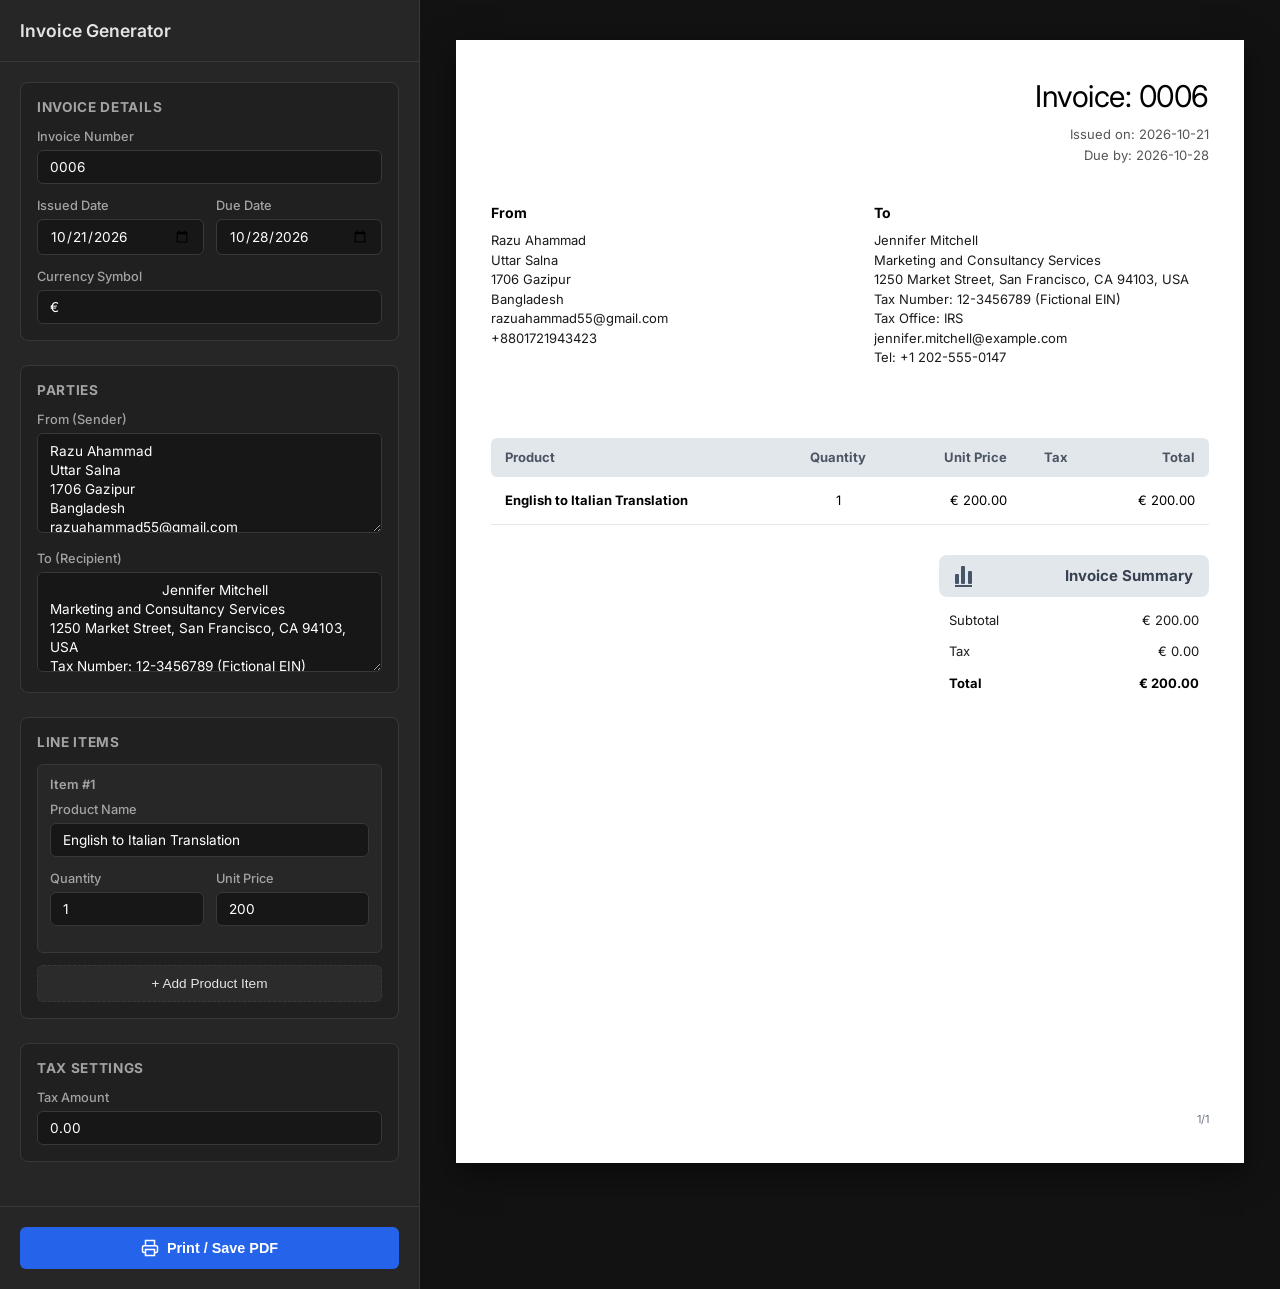
==== invoice/index.html @ c3cd5c19 "Update recipient information in invoice template" ====
<!DOCTYPE html>
<html lang="en">
<head>
    <meta charset="UTF-8">
    <meta name="viewport" content="width=device-width, initial-scale=1.0">
    <title>Invoice Generator Plugin</title>
    <!-- Google Fonts -->
    <link rel="preconnect" href="https://fonts.googleapis.com">
    <link rel="preconnect" href="https://fonts.gstatic.com" crossorigin>
    <link href="https://fonts.googleapis.com/css2?family=Inter:wght@400;500;600;700;800&display=swap" rel="stylesheet">
    <style>
        :root {
            --bg-color: #1a1a1a;
            --panel-bg: #262626;
            --border-color: #383838;
            --text-color: #e5e5e5;
            --text-muted: #a3a3a3;
            --accent-color: #2563eb;
            --accent-hover: #1d4ed8;
            --danger-color: #ef4444;
            --invoice-bg: #ffffff;
            --invoice-text: #000000;
            --table-header-bg: #e2e7ec;
            --summary-header-bg: #e2e7ec;
            --border-light: #e5e7eb;
        }

        * {
            box-sizing: border-box;
            margin: 0;
            padding: 0;
        }

        body {
            font-family: 'Inter', system-ui, -apple-system, sans-serif;
            background-color: var(--bg-color);
            color: var(--text-color);
            min-height: 100vh;
            display: flex;
            flex-direction: column;
        }

        /* App Layout */
        .app-container {
            display: flex;
            flex: 1;
            height: 100vh;
            overflow: hidden;
        }

        /* Sidebar Form Controls */
        .sidebar {
            width: 420px;
            background-color: var(--panel-bg);
            border-right: 1px solid var(--border-color);
            display: flex;
            flex-direction: column;
            height: 100%;
            z-index: 10;
        }

        .sidebar-header {
            padding: 20px;
            border-bottom: 1px solid var(--border-color);
        }

        .sidebar-header h2 {
            font-size: 1.1rem;
            font-weight: 600;
        }

        .sidebar-content {
            padding: 20px;
            overflow-y: auto;
            flex: 1;
        }

        .form-section {
            margin-bottom: 24px;
            background: rgba(0,0,0,0.15);
            padding: 16px;
            border-radius: 8px;
            border: 1px solid var(--border-color);
        }

        .form-section h3 {
            font-size: 0.85rem;
            text-transform: uppercase;
            letter-spacing: 0.05em;
            color: var(--text-muted);
            margin-bottom: 14px;
        }

        .form-group {
            margin-bottom: 14px;
        }

        .form-group:last-child {
            margin-bottom: 0;
        }

        .form-row {
            display: flex;
            gap: 12px;
        }

        .form-row .form-group {
            flex: 1;
        }

        label {
            display: block;
            font-size: 0.8rem;
            font-weight: 500;
            margin-bottom: 6px;
            color: var(--text-muted);
        }

        input[type="text"],
        input[type="date"],
        input[type="number"],
        textarea {
            width: 100%;
            padding: 8px 12px;
            background-color: #171717;
            border: 1px solid var(--border-color);
            border-radius: 6px;
            color: #ffffff;
            font-size: 0.85rem;
            font-family: inherit;
        }

        input:focus, textarea:focus {
            outline: none;
            border-color: var(--accent-color);
        }

        textarea {
            resize: vertical;
            min-height: 100px;
            line-height: 1.4;
        }

        /* Item Repeater Styles */
        .repeater-item {
            background-color: rgba(255, 255, 255, 0.03);
            border: 1px solid var(--border-color);
            border-radius: 6px;
            padding: 12px;
            margin-bottom: 12px;
        }

        .repeater-item-header {
            display: flex;
            justify-content: space-between;
            align-items: center;
            margin-bottom: 10px;
        }

        .btn-remove {
            background: none;
            border: none;
            color: var(--danger-color);
            cursor: pointer;
            font-size: 0.8rem;
            padding: 2px 6px;
            border-radius: 4px;
        }

        .btn-remove:hover {
            background-color: rgba(239, 68, 68, 0.1);
        }

        .btn-secondary {
            width: 100%;
            padding: 10px;
            background-color: rgba(255, 255, 255, 0.05);
            border: 1px dashed var(--border-color);
            border-radius: 6px;
            color: var(--text-color);
            font-size: 0.85rem;
            font-weight: 500;
            cursor: pointer;
        }

        .btn-secondary:hover {
            background-color: rgba(255, 255, 255, 0.1);
        }

        .btn-primary {
            width: 100%;
            padding: 12px;
            background-color: var(--accent-color);
            border: none;
            border-radius: 6px;
            color: #ffffff;
            font-size: 0.9rem;
            font-weight: 600;
            cursor: pointer;
            display: flex;
            align-items: center;
            justify-content: center;
            gap: 8px;
        }

        .btn-primary:hover {
            background-color: var(--accent-hover);
        }

        .sidebar-footer {
            padding: 20px;
            border-top: 1px solid var(--border-color);
            background-color: var(--panel-bg);
        }

        /* Preview Area */
        .preview-area {
            flex: 1;
            background-color: #121212;
            overflow-y: auto;
            padding: 40px 20px;
            display: flex;
            justify-content: center;
            align-items: flex-start;
        }

        /* PDF Document Layout */
        .pdf-page {
            width: 96%;
            max-width: 210mm;
            min-height: 297mm;
            height: 297mm;
            background-color: var(--invoice-bg);
            color: var(--invoice-text);
            box-shadow: 0 10px 30px rgba(0, 0, 0, 0.5);
            padding: 35px 35px;
            box-sizing: border-box;
            display: flex;
            flex-direction: column;
            justify-content: space-between;
            font-size: 13px;
            line-height: 1.45;
        }

        .pdf-header {
            display: flex;
            justify-content: flex-end;
            align-items: flex-start;
        }

        .invoice-title-block {
            text-align: right;
        }

        .invoice-title {
            font-size: 30px;
            font-weight: 400;
            color: #000000;
            margin-bottom: 6px;
            letter-spacing: -0.5px;
        }

        .invoice-meta {
            font-size: 13px;
            color: #555555;
        }

        .invoice-meta div {
            margin-bottom: 3px;
        }

        /* Parties Grid (From / To) */
        .parties-grid {
            display: grid;
            grid-template-columns: 1fr 1fr;
            gap: 48px;
            margin-top: 35px;
            margin-bottom: 40px;
        }

        .party-block h4 {
            font-size: 14px;
            font-weight: 700;
            margin-bottom: 8px;
            color: #000000;
        }

        .party-content {
            white-space: pre-line;
            color: #1a1a1a;
            font-size: 13px;
            line-height: 1.5;
        }

        /* Products Table */
        .products-table {
            width: 100%;
            border-collapse: separate;
            border-spacing: 0;
            margin-bottom: 30px;
            padding-top: 30px;
        }

        .products-table th {
            background-color: var(--table-header-bg);
            color: #4b5563;
            font-weight: 700;
            text-align: left;
            padding: 10px 14px;
            font-size: 13px;
        }

        .products-table th:first-child {
            border-top-left-radius: 6px;
            border-bottom-left-radius: 6px;
        }

        .products-table th:last-child {
            border-top-right-radius: 6px;
            border-bottom-right-radius: 6px;
        }

        .products-table th.text-center, .products-table td.text-center {
            text-align: center;
        }

        .products-table th.text-right, .products-table td.text-right {
            text-align: right;
        }

        .products-table td {
            padding: 14px;
            border-bottom: 1px solid var(--border-light);
            font-size: 13px;
            color: #000000;
        }

        .products-table td.product-title {
            font-weight: 700;
        }

        /* Summary Container */
        .summary-container {
            display: flex;
            justify-content: flex-end;
            margin-top: 20px;
        }

        .summary-box {
            width: 270px;
        }

        .summary-header {
            background-color: var(--summary-header-bg);
            border-radius: 8px;
            padding: 10px 16px;
            display: flex;
            align-items: center;
            justify-content: space-between;
            gap: 12px;
            font-weight: 700;
            font-size: 15px;
            color: #374151;
        }

        .summary-header-icon {
            display: flex;
            align-items: flex-end;
            gap: 2.5px;
            height: 22px;
            border-bottom: 2.5px solid #475569;
            padding-bottom: 1px;
        }

        .summary-header-icon .bar {
            background-color: #475569;
            width: 4px;
            border-radius: 1px;
        }

        .summary-header-icon .bar-1 { height: 10px; }
        .summary-header-icon .bar-2 { height: 18px; }
        .summary-header-icon .bar-3 { height: 13px; }

        .summary-header-text {
            flex: 1;
            text-align: right;
            font-size: 15px;
            font-weight: 700;
            color: #374151;
        }

        .summary-table {
            width: 100%;
            border-collapse: collapse;
            margin-top: 8px;
        }

        .summary-table td {
            padding: 6px 10px;
            font-size: 13px;
            color: #1a1a1a;
        }

        #viewSubtotal, #viewTax, #viewTotal {
            text-align: right;
        }

        .summary-table tr.total-row td {
            font-weight: 700;
            color: #000000;
            padding-top: 8px;
        }

        /* Footer Pagination */
        .pdf-footer {
            margin-top: auto;
            text-align: right;
            font-size: 11px;
            color: #6b7280;
            padding-top: 20px;
        }

        /* Print Override Rules to strip header/footer titles, URLs & dates */
        @page {
            size: A4 portrait;
            margin: 0 !important;
        }

        @media print {
            html, body {
                width: 210mm;
                height: 297mm;
                background: #ffffff !important;
                margin: 0 !important;
                padding: 0 !important;
                overflow: hidden !important;
            }
            .sidebar {
                display: none !important;
            }
            .preview-area {
                padding: 0 !important;
                margin: 0 !important;
                background: none !important;
                overflow: visible !important;
                width: 100% !important;
                height: 100% !important;
            }
            .pdf-page {
                width: 210mm !important;
                height: 297mm !important;
                max-width: none !important;
                box-shadow: none !important;
                padding: 12mm 15mm !important;
                margin: 0 !important;
                page-break-after: avoid !important;
                page-break-inside: avoid !important;
            }
        }
    </style>
</head>
<body>

    <div class="app-container">
        <!-- Sidebar Controls -->
        <div class="sidebar">
            <div class="sidebar-header">
                <h2>Invoice Generator</h2>
            </div>

            <div class="sidebar-content">
                <!-- Meta Info -->
                <div class="form-section">
                    <h3>Invoice Details</h3>
                    <div class="form-group">
                        <label>Invoice Number</label>
                        <input type="text" id="inputNumber" value="0006">
                    </div>
                    <div class="form-row">
                        <div class="form-group">
                            <label>Issued Date</label>
                            <input type="date" id="inputIssued" value="2026-10-21">
                        </div>
                        <div class="form-group">
                            <label>Due Date</label>
                            <input type="date" id="inputDue" value="2026-10-28">
                        </div>
                    </div>
                    <div class="form-group">
                        <label>Currency Symbol</label>
                        <input type="text" id="inputCurrency" value="€">
                    </div>
                </div>

                <!-- From & To Addresses -->
                <div class="form-section">
                    <h3>Parties</h3>
                    <div class="form-group">
                        <label>From (Sender)</label>
                        <textarea id="inputFrom">Razu Ahammad
Uttar Salna
1706 Gazipur
Bangladesh
razuahammad55@gmail.com
+8801721943423</textarea>
                    </div>
                    <div class="form-group">
                        <label>To (Recipient)</label>
                        <textarea id="inputTo">
                            Jennifer Mitchell
Marketing and Consultancy Services
1250 Market Street, San Francisco, CA 94103, USA
Tax Number: 12-3456789 (Fictional EIN)
Tax Office: IRS
jennifer.mitchell@example.com
Tel: +1 202-555-0147
                        </textarea>
                    </div>
                </div>

                <!-- Products Repeater -->
                <div class="form-section">
                    <h3>Line Items</h3>
                    <div id="itemsContainer"></div>
                    <button type="button" class="btn-secondary" id="btnAddItem">+ Add Product Item</button>
                </div>

                <!-- Tax Setting -->
                <div class="form-section">
                    <h3>Tax Settings</h3>
                    <div class="form-group">
                        <label>Tax Amount</label>
                        <input type="number" id="inputTax" value="0.00" step="0.01">
                    </div>
                </div>
            </div>

            <div class="sidebar-footer">
                <button class="btn-primary" onclick="window.print()">
                    <svg width="18" height="18" viewBox="0 0 24 24" fill="none" stroke="currentColor" stroke-width="2">
                        <polyline points="6 9 6 2 18 2 18 9"></polyline>
                        <path d="M6 18H4a2 2 0 0 1-2-2v-5a2 2 0 0 1 2-2h16a2 2 0 0 1 2 2v5a2 2 0 0 1-2 2h-2"></path>
                        <rect x="6" y="14" width="12" height="8"></rect>
                    </svg>
                    Print / Save PDF
                </button>
            </div>
        </div>

        <!-- Live Preview Area -->
        <div class="preview-area">
            <div class="pdf-page" id="pdfPage">
                <div>
                    <!-- Document Top Header -->
                    <div class="pdf-header">
                        <div class="invoice-title-block">
                            <div class="invoice-title">Invoice: <span id="viewNumber">0006</span></div>
                            <div class="invoice-meta">
                                <div>Issued on: <span id="viewIssued">2026-10-21</span></div>
                                <div>Due by: <span id="viewDue">2026-10-28</span></div>
                            </div>
                        </div>
                    </div>

                    <!-- Sender / Recipient Section -->
                    <div class="parties-grid">
                        <div class="party-block">
                            <h4>From</h4>
                            <div class="party-content" id="viewFrom"></div>
                        </div>
                        <div class="party-block">
                            <h4>To</h4>
                            <div class="party-content" id="viewTo"></div>
                        </div>
                    </div>

                    <!-- Products Table -->
                    <table class="products-table">
                        <thead>
                            <tr>
                                <th>Product</th>
                                <th class="text-center">Quantity</th>
                                <th class="text-right">Unit Price</th>
                                <th class="text-center">Tax</th>
                                <th class="text-right">Total</th>
                            </tr>
                        </thead>
                        <tbody id="viewTableBody"></tbody>
                    </table>

                    <!-- Summary Box -->
                    <div class="summary-container">
                        <div class="summary-box">
                            <div class="summary-header">
                                <div class="summary-header-icon">
                                    <div class="bar bar-1"></div>
                                    <div class="bar bar-2"></div>
                                    <div class="bar bar-3"></div>
                                </div>
                                <div class="summary-header-text">Invoice Summary</div>
                            </div>
                            <table class="summary-table">
                                <tr>
                                    <td>Subtotal</td>
                                    <td class="text-right" id="viewSubtotal">€ 200.00</td>
                                </tr>
                                <tr>
                                    <td>Tax</td>
                                    <td class="text-right" id="viewTax">€ 0.00</td>
                                </tr>
                                <tr class="total-row">
                                    <td>Total</td>
                                    <td class="text-right" id="viewTotal">€ 200.00</td>
                                </tr>
                            </table>
                        </div>
                    </div>
                </div>

                <!-- Footer Page Indicator -->
                <div class="pdf-footer">
                    1/1
                </div>
            </div>
        </div>
    </div>

    <script>
        // Default Line Items
        let items = [
            { id: 1, title: 'English to Italian Translation', quantity: 1, price: 200.00 }
        ];

        // Input References
        const inputNumber = document.getElementById('inputNumber');
        const inputIssued = document.getElementById('inputIssued');
        const inputDue = document.getElementById('inputDue');
        const inputCurrency = document.getElementById('inputCurrency');
        const inputFrom = document.getElementById('inputFrom');
        const inputTo = document.getElementById('inputTo');
        const inputTax = document.getElementById('inputTax');
        const itemsContainer = document.getElementById('itemsContainer');
        const btnAddItem = document.getElementById('btnAddItem');

        // View References
        const viewNumber = document.getElementById('viewNumber');
        const viewIssued = document.getElementById('viewIssued');
        const viewDue = document.getElementById('viewDue');
        const viewFrom = document.getElementById('viewFrom');
        const viewTo = document.getElementById('viewTo');
        const viewTableBody = document.getElementById('viewTableBody');
        const viewSubtotal = document.getElementById('viewSubtotal');
        const viewTax = document.getElementById('viewTax');
        const viewTotal = document.getElementById('viewTotal');

        // Bind Live Syncing
        inputNumber.addEventListener('input', e => viewNumber.textContent = e.target.value);
        inputIssued.addEventListener('input', e => viewIssued.textContent = e.target.value);
        inputDue.addEventListener('input', e => viewDue.textContent = e.target.value);
        inputFrom.addEventListener('input', e => viewFrom.textContent = e.target.value);
        inputTo.addEventListener('input', e => viewTo.textContent = e.target.value);
        
        inputCurrency.addEventListener('input', updateInvoice);
        inputTax.addEventListener('input', updateInvoice);

        // Render Repeater Controls in Sidebar
        function renderRepeater() {
            itemsContainer.innerHTML = '';
            items.forEach((item, index) => {
                const itemDiv = document.createElement('div');
                itemDiv.className = 'repeater-item';
                itemDiv.innerHTML = `
                    <div class="repeater-item-header">
                        <span style="font-size:0.8rem; font-weight:600; color: var(--text-muted);">Item #${index + 1}</span>
                        ${items.length > 1 ? `<button type="button" class="btn-remove" onclick="removeItem(${item.id})">Remove</button>` : ''}
                    </div>
                    <div class="form-group">
                        <label>Product Name</label>
                        <input type="text" value="${item.title}" oninput="updateItem(${item.id}, 'title', this.value)">
                    </div>
                    <div class="form-row">
                        <div class="form-group">
                            <label>Quantity</label>
                            <input type="number" value="${item.quantity}" min="1" oninput="updateItem(${item.id}, 'quantity', this.value)">
                        </div>
                        <div class="form-group">
                            <label>Unit Price</label>
                            <input type="number" value="${item.price}" step="0.01" oninput="updateItem(${item.id}, 'price', this.value)">
                        </div>
                    </div>
                `;
                itemsContainer.appendChild(itemDiv);
            });
        }

        // Add / Remove Repeater Methods
        btnAddItem.addEventListener('click', () => {
            items.push({
                id: Date.now(),
                title: 'New Product / Service',
                quantity: 1,
                price: 0.00
            });
            renderRepeater();
            updateInvoice();
        });

        window.removeItem = function(id) {
            items = items.filter(item => item.id !== id);
            renderRepeater();
            updateInvoice();
        };

        window.updateItem = function(id, key, value) {
            const item = items.find(i => i.id === id);
            if (item) {
                item[key] = key === 'title' ? value : parseFloat(value) || 0;
                updateInvoice();
            }
        };

        // Calculate and Render Live Document
        function updateInvoice() {
            const currency = inputCurrency.value || '€';
            let subtotal = 0;

            viewTableBody.innerHTML = '';

            items.forEach(item => {
                const total = item.quantity * item.price;
                subtotal += total;

                const tr = document.createElement('tr');
                tr.innerHTML = `
                    <td class="product-title">${item.title}</td>
                    <td class="text-center">${item.quantity}</td>
                    <td class="text-right">${currency} ${item.price.toFixed(2)}</td>
                    <td class="text-center"></td>
                    <td class="text-right">${currency} ${total.toFixed(2)}</td>
                `;
                viewTableBody.appendChild(tr);
            });

            const taxVal = parseFloat(inputTax.value) || 0;
            const grandTotal = subtotal + taxVal;

            viewSubtotal.textContent = `${currency} ${subtotal.toFixed(2)}`;
            viewTax.textContent = `${currency} ${taxVal.toFixed(2)}`;
            viewTotal.textContent = `${currency} ${grandTotal.toFixed(2)}`;
        }

        // Initialize First View
        function init() {
            viewFrom.textContent = inputFrom.value;
            viewTo.textContent = inputTo.value;
            renderRepeater();
            updateInvoice();
        }

        init();
    </script>
</body>
</html>
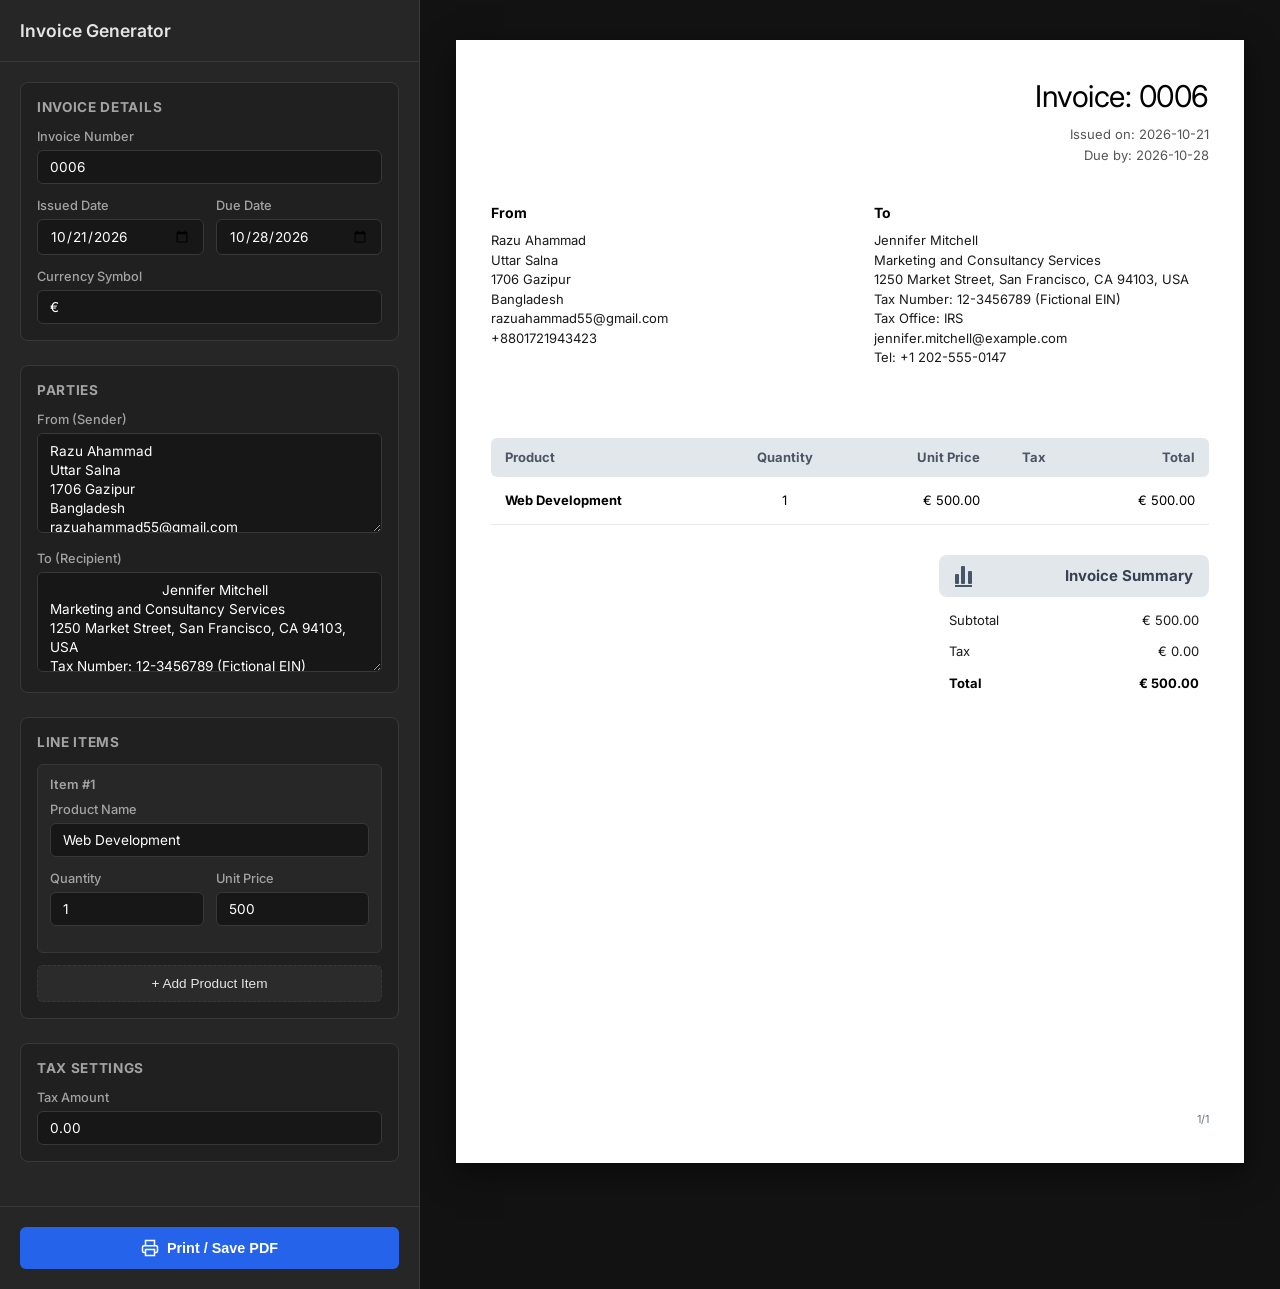
==== commit 3567439b: "Update index.html" ====
--- a/invoice/index.html
+++ b/invoice/index.html
@@ -629,7 +629,7 @@
     <script>
         // Default Line Items
         let items = [
-            { id: 1, title: 'English to Italian Translation', quantity: 1, price: 200.00 }
+            { id: 1, title: 'Web Development', quantity: 1, price: 500.00 }
         ];
 
         // Input References
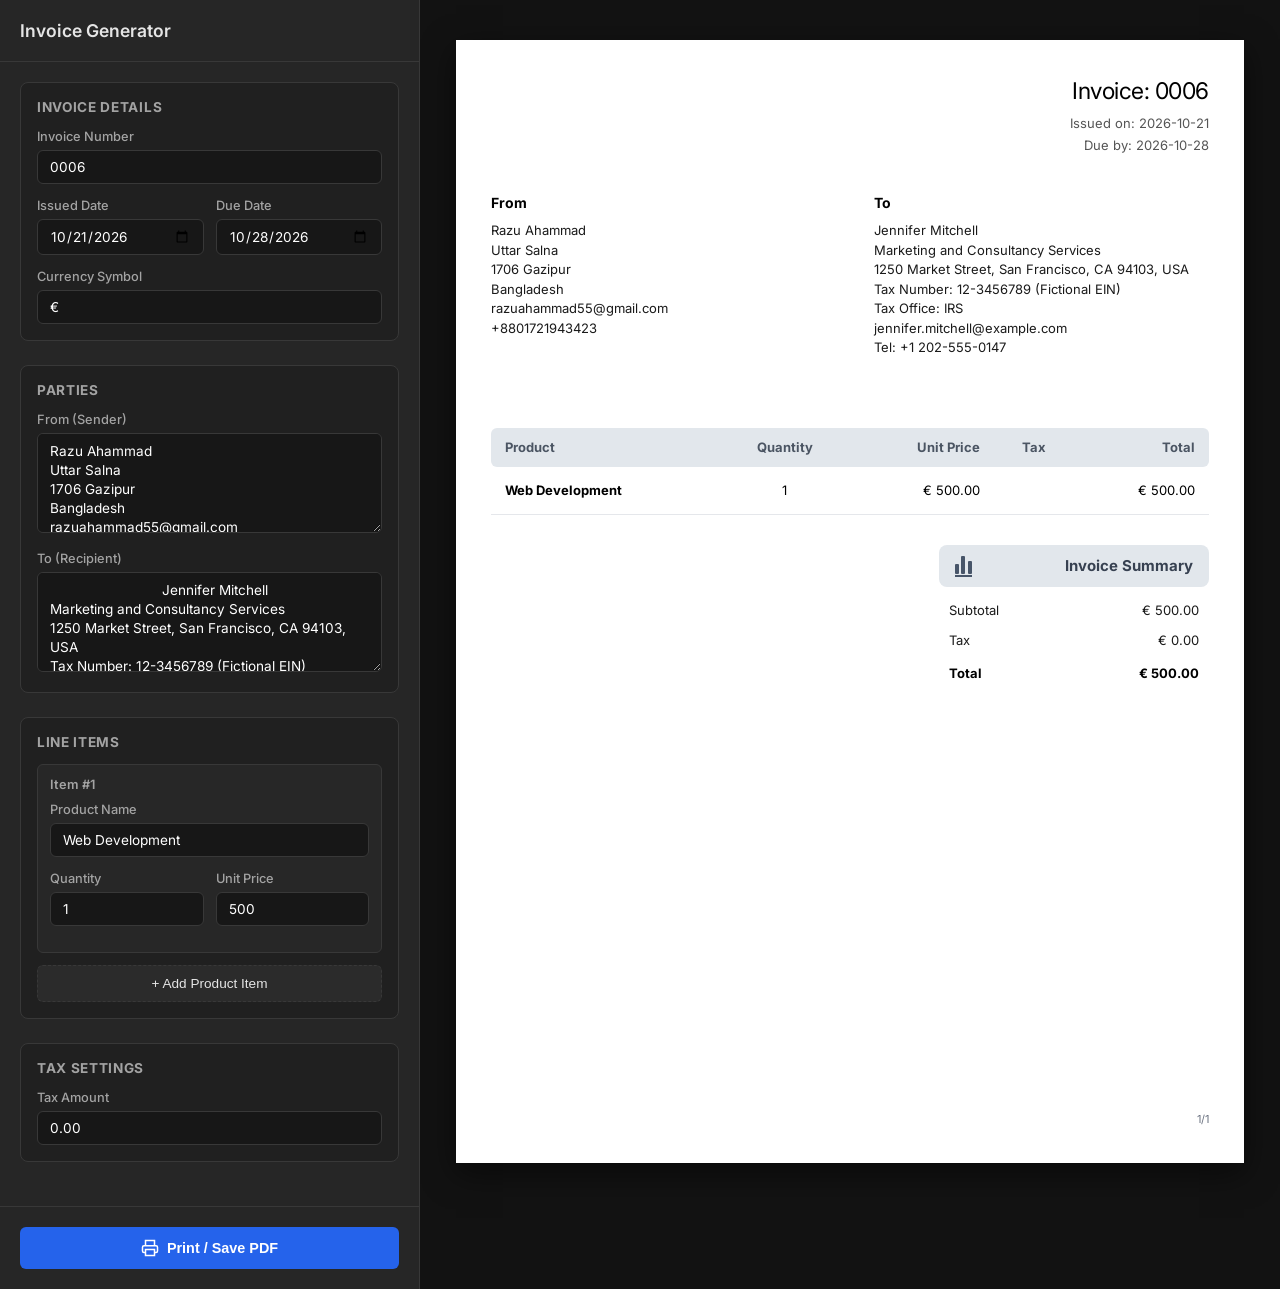
==== commit 5fdc430f: "Update index.html" ====
--- a/invoice/index.html
+++ b/invoice/index.html
@@ -253,7 +253,7 @@
         }
 
         .invoice-title {
-            font-size: 30px;
+            font-size: 23px;
             font-weight: 400;
             color: #000000;
             margin-bottom: 6px;
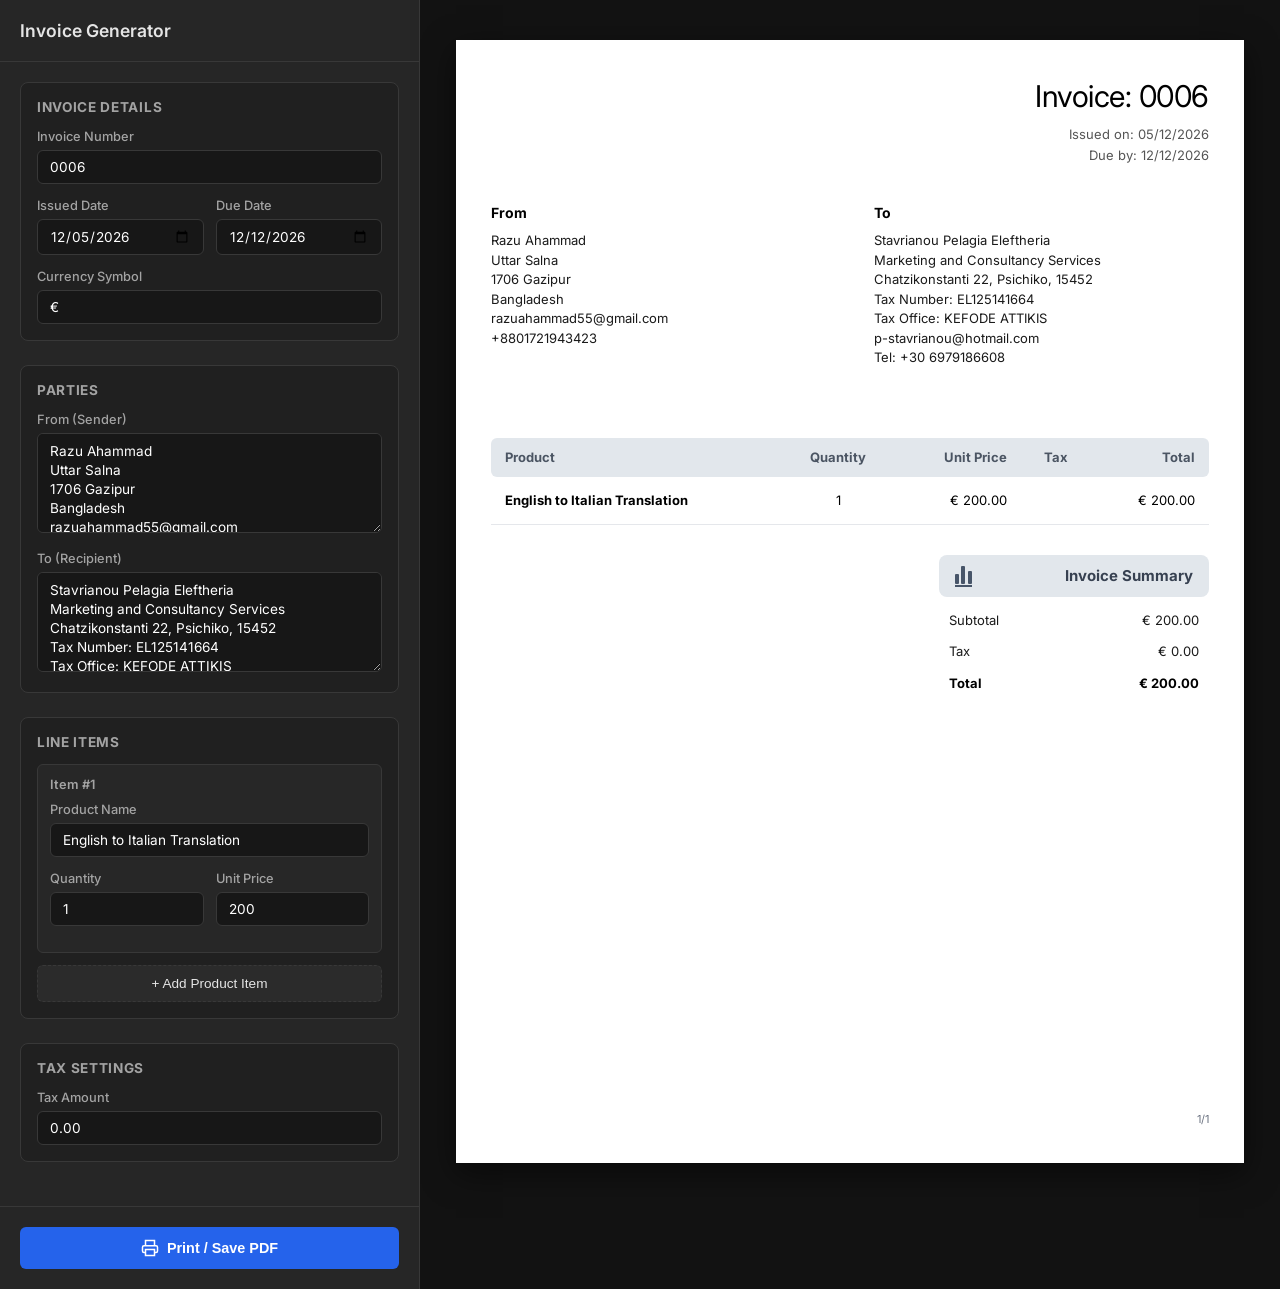
==== commit 3937554f: "Modify invoice styles and recipient details Updated invoice layout and removed default dates." ====
--- a/invoice/index.html
+++ b/invoice/index.html
@@ -253,7 +253,7 @@
         }
 
         .invoice-title {
-            font-size: 23px;
+            font-size: 30px;
             font-weight: 400;
             color: #000000;
             margin-bottom: 6px;
@@ -421,7 +421,7 @@
             padding-top: 20px;
         }
 
-        /* Print Override Rules to strip header/footer titles, URLs & dates */
+        /* Print Override Rules */
         @page {
             size: A4 portrait;
             margin: 0 !important;
@@ -480,11 +480,11 @@
                     <div class="form-row">
                         <div class="form-group">
                             <label>Issued Date</label>
-                            <input type="date" id="inputIssued" value="2026-10-21">
+                            <input type="date" id="inputIssued">
                         </div>
                         <div class="form-group">
                             <label>Due Date</label>
-                            <input type="date" id="inputDue" value="2026-10-28">
+                            <input type="date" id="inputDue">
                         </div>
                     </div>
                     <div class="form-group">
@@ -507,15 +507,13 @@
                     </div>
                     <div class="form-group">
                         <label>To (Recipient)</label>
-                        <textarea id="inputTo">
-                            Jennifer Mitchell
+                        <textarea id="inputTo">Stavrianou Pelagia Eleftheria
 Marketing and Consultancy Services
-1250 Market Street, San Francisco, CA 94103, USA
-Tax Number: 12-3456789 (Fictional EIN)
-Tax Office: IRS
-jennifer.mitchell@example.com
-Tel: +1 202-555-0147
-                        </textarea>
+Chatzikonstanti 22, Psichiko, 15452
+Tax Number: EL125141664
+Tax Office: KEFODE ATTIKIS
+p-stavrianou@hotmail.com
+Tel: +30 6979186608</textarea>
                     </div>
                 </div>
 
@@ -557,8 +555,8 @@
                         <div class="invoice-title-block">
                             <div class="invoice-title">Invoice: <span id="viewNumber">0006</span></div>
                             <div class="invoice-meta">
-                                <div>Issued on: <span id="viewIssued">2026-10-21</span></div>
-                                <div>Due by: <span id="viewDue">2026-10-28</span></div>
+                                <div>Issued on: <span id="viewIssued"></span></div>
+                                <div>Due by: <span id="viewDue"></span></div>
                             </div>
                         </div>
                     </div>
@@ -627,15 +625,60 @@
     </div>
 
     <script>
+        // Helper to format date as DD/MM/YYYY
+        function formatDate(dateObj) {
+            const day = String(dateObj.getDate()).padStart(2, '0');
+            const month = String(dateObj.getMonth() + 1).padStart(2, '0');
+            const year = dateObj.getFullYear();
+            return `${day}/${month}/${year}`;
+        }
+
+        // Helper to format date for input value (YYYY-MM-DD)
+        function formatInputValue(dateObj) {
+            const day = String(dateObj.getDate()).padStart(2, '0');
+            const month = String(dateObj.getMonth() + 1).padStart(2, '0');
+            const year = dateObj.getFullYear();
+            return `${year}-${month}-${day}`;
+        }
+
+        // Initialize Dates (Current Date & 7 days later)
+        const today = new Date();
+        const nextWeek = new Date();
+        nextWeek.setDate(today.getDate() + 7);
+
+        const inputIssued = document.getElementById('inputIssued');
+        const inputDue = document.getElementById('inputDue');
+        const viewIssued = document.getElementById('viewIssued');
+        const viewDue = document.getElementById('viewDue');
+
+        inputIssued.value = formatInputValue(today);
+        inputDue.value = formatInputValue(nextWeek);
+
+        viewIssued.textContent = formatDate(today);
+        viewDue.textContent = formatDate(nextWeek);
+
+        // Update view dates when inputs change manually
+        inputIssued.addEventListener('input', e => {
+            if (e.target.value) {
+                const parts = e.target.value.split('-');
+                viewIssued.textContent = `${parts[2]}/${parts[1]}/${parts[0]}`;
+            }
+        });
+
+        inputDue.addEventListener('input', e => {
+            if (e.target.value) {
+                const parts = e.target.value.split('-');
+                viewDue.textContent = `${parts[2]}/${parts[1]}/${parts[0]}`;
+            }
+        });
+
         // Default Line Items
         let items = [
-            { id: 1, title: 'Web Development', quantity: 1, price: 500.00 }
+            { id: 1, title: 'English to Italian Translation', quantity: 1, price: 200.00 }
         ];
 
         // Input References
         const inputNumber = document.getElementById('inputNumber');
-        const inputIssued = document.getElementById('inputIssued');
-        const inputDue = document.getElementById('inputDue');
         const inputCurrency = document.getElementById('inputCurrency');
         const inputFrom = document.getElementById('inputFrom');
         const inputTo = document.getElementById('inputTo');
@@ -645,8 +688,6 @@
 
         // View References
         const viewNumber = document.getElementById('viewNumber');
-        const viewIssued = document.getElementById('viewIssued');
-        const viewDue = document.getElementById('viewDue');
         const viewFrom = document.getElementById('viewFrom');
         const viewTo = document.getElementById('viewTo');
         const viewTableBody = document.getElementById('viewTableBody');
@@ -656,8 +697,6 @@
 
         // Bind Live Syncing
         inputNumber.addEventListener('input', e => viewNumber.textContent = e.target.value);
-        inputIssued.addEventListener('input', e => viewIssued.textContent = e.target.value);
-        inputDue.addEventListener('input', e => viewDue.textContent = e.target.value);
         inputFrom.addEventListener('input', e => viewFrom.textContent = e.target.value);
         inputTo.addEventListener('input', e => viewTo.textContent = e.target.value);
         
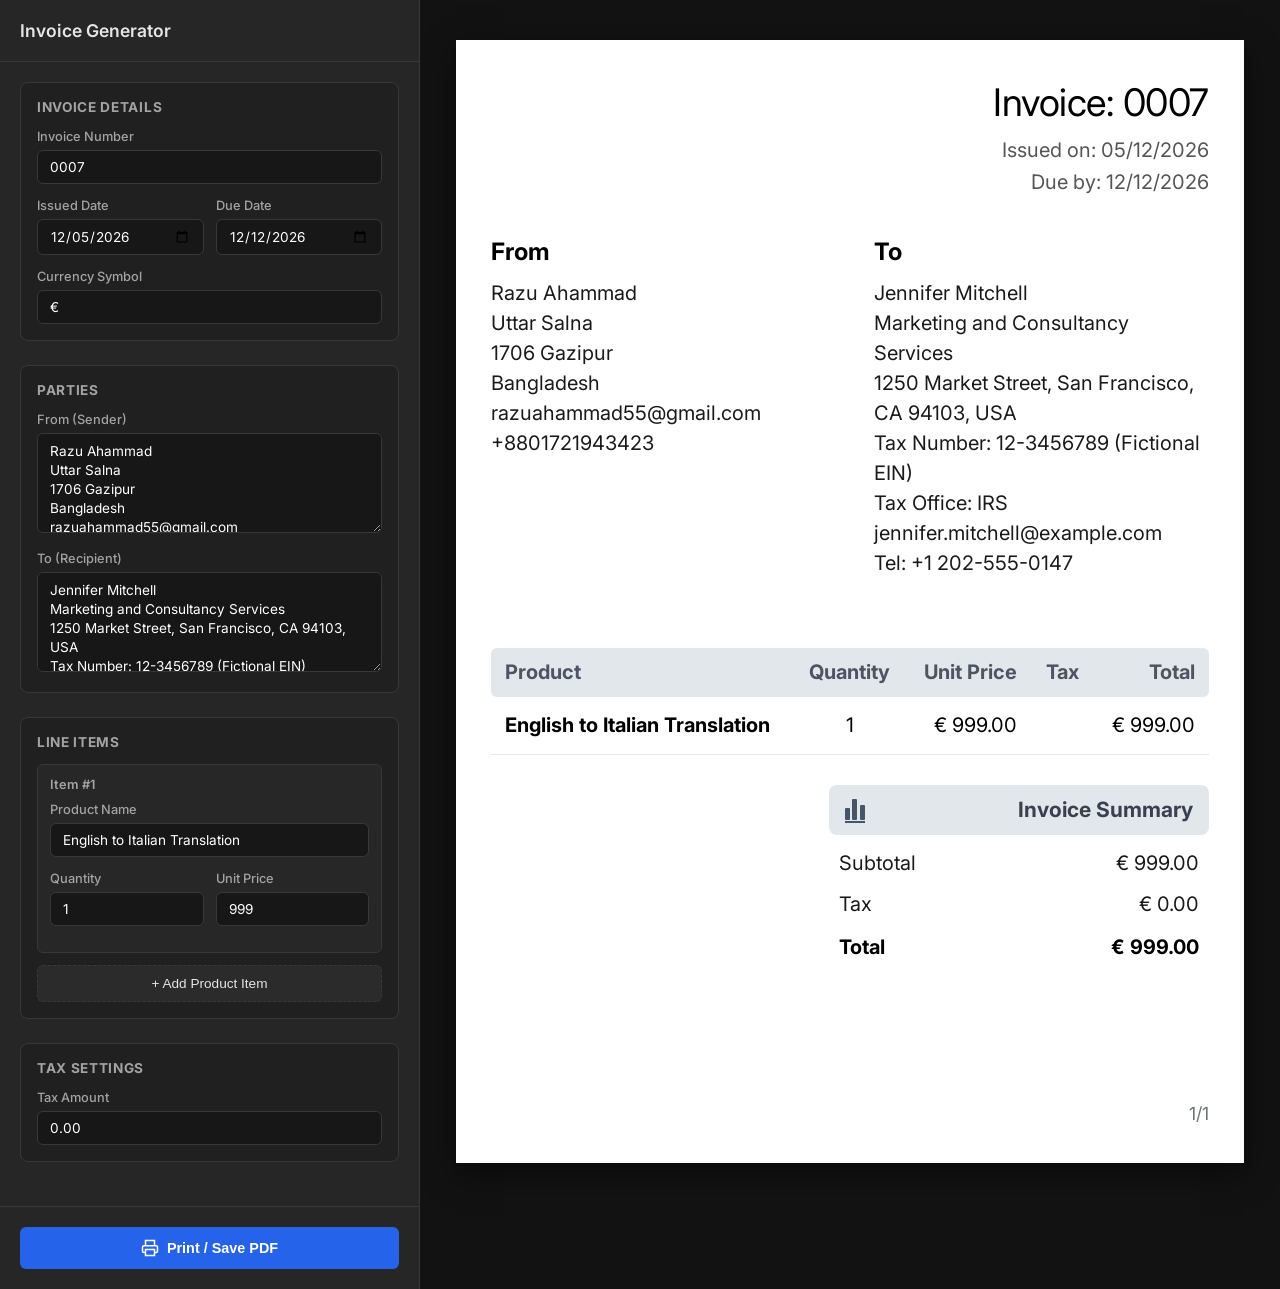
==== commit 6e02f168: "Update index.html" ====
--- a/invoice/index.html
+++ b/invoice/index.html
@@ -238,7 +238,7 @@
             display: flex;
             flex-direction: column;
             justify-content: space-between;
-            font-size: 13px;
+            font-size: 23px;
             line-height: 1.45;
         }
 
@@ -253,7 +253,7 @@
         }
 
         .invoice-title {
-            font-size: 30px;
+            font-size: 38px;
             font-weight: 400;
             color: #000000;
             margin-bottom: 6px;
@@ -261,7 +261,7 @@
         }
 
         .invoice-meta {
-            font-size: 13px;
+            font-size: 20px;
             color: #555555;
         }
 
@@ -279,7 +279,7 @@
         }
 
         .party-block h4 {
-            font-size: 14px;
+            font-size: 24px;
             font-weight: 700;
             margin-bottom: 8px;
             color: #000000;
@@ -288,7 +288,7 @@
         .party-content {
             white-space: pre-line;
             color: #1a1a1a;
-            font-size: 13px;
+            font-size: 20px;
             line-height: 1.5;
         }
 
@@ -307,7 +307,7 @@
             font-weight: 700;
             text-align: left;
             padding: 10px 14px;
-            font-size: 13px;
+            font-size: 20px;
         }
 
         .products-table th:first-child {
@@ -331,7 +331,7 @@
         .products-table td {
             padding: 14px;
             border-bottom: 1px solid var(--border-light);
-            font-size: 13px;
+            font-size: 20px;
             color: #000000;
         }
 
@@ -347,7 +347,7 @@
         }
 
         .summary-box {
-            width: 270px;
+            width: 380px;
         }
 
         .summary-header {
@@ -359,7 +359,7 @@
             justify-content: space-between;
             gap: 12px;
             font-weight: 700;
-            font-size: 15px;
+            font-size: 21px;
             color: #374151;
         }
 
@@ -367,25 +367,25 @@
             display: flex;
             align-items: flex-end;
             gap: 2.5px;
-            height: 22px;
+            height: 26px;
             border-bottom: 2.5px solid #475569;
             padding-bottom: 1px;
         }
 
         .summary-header-icon .bar {
             background-color: #475569;
-            width: 4px;
+            width: 5px;
             border-radius: 1px;
         }
 
-        .summary-header-icon .bar-1 { height: 10px; }
-        .summary-header-icon .bar-2 { height: 18px; }
-        .summary-header-icon .bar-3 { height: 13px; }
+        .summary-header-icon .bar-1 { height: 12px; }
+        .summary-header-icon .bar-2 { height: 21px; }
+        .summary-header-icon .bar-3 { height: 15px; }
 
         .summary-header-text {
             flex: 1;
             text-align: right;
-            font-size: 15px;
+            font-size: 21px;
             font-weight: 700;
             color: #374151;
         }
@@ -398,7 +398,7 @@
 
         .summary-table td {
             padding: 6px 10px;
-            font-size: 13px;
+            font-size: 20px;
             color: #1a1a1a;
         }
 
@@ -416,7 +416,7 @@
         .pdf-footer {
             margin-top: auto;
             text-align: right;
-            font-size: 11px;
+            font-size: 18px;
             color: #6b7280;
             padding-top: 20px;
         }
@@ -475,7 +475,7 @@
                     <h3>Invoice Details</h3>
                     <div class="form-group">
                         <label>Invoice Number</label>
-                        <input type="text" id="inputNumber" value="0006">
+                        <input type="text" id="inputNumber" value="0007">
                     </div>
                     <div class="form-row">
                         <div class="form-group">
@@ -507,13 +507,13 @@
                     </div>
                     <div class="form-group">
                         <label>To (Recipient)</label>
-                        <textarea id="inputTo">Stavrianou Pelagia Eleftheria
+                        <textarea id="inputTo">Jennifer Mitchell
 Marketing and Consultancy Services
-Chatzikonstanti 22, Psichiko, 15452
-Tax Number: EL125141664
-Tax Office: KEFODE ATTIKIS
-p-stavrianou@hotmail.com
-Tel: +30 6979186608</textarea>
+1250 Market Street, San Francisco, CA 94103, USA
+Tax Number: 12-3456789 (Fictional EIN)
+Tax Office: IRS
+jennifer.mitchell@example.com
+Tel: +1 202-555-0147</textarea>
                     </div>
                 </div>
 
@@ -535,7 +535,7 @@
             </div>
 
             <div class="sidebar-footer">
-                <button class="btn-primary" onclick="window.print()">
+                <button class="btn-primary" onclick="handlePrintInvoice()">
                     <svg width="18" height="18" viewBox="0 0 24 24" fill="none" stroke="currentColor" stroke-width="2">
                         <polyline points="6 9 6 2 18 2 18 9"></polyline>
                         <path d="M6 18H4a2 2 0 0 1-2-2v-5a2 2 0 0 1 2-2h16a2 2 0 0 1 2 2v5a2 2 0 0 1-2 2h-2"></path>
@@ -553,7 +553,7 @@
                     <!-- Document Top Header -->
                     <div class="pdf-header">
                         <div class="invoice-title-block">
-                            <div class="invoice-title">Invoice: <span id="viewNumber">0006</span></div>
+                            <div class="invoice-title">Invoice: <span id="viewNumber">0007</span></div>
                             <div class="invoice-meta">
                                 <div>Issued on: <span id="viewIssued"></span></div>
                                 <div>Due by: <span id="viewDue"></span></div>
@@ -672,9 +672,9 @@
             }
         });
 
-        // Default Line Items
+        // Default Line Items (Replaced with English to Italian Translation = 999 or equivalent)
         let items = [
-            { id: 1, title: 'English to Italian Translation', quantity: 1, price: 200.00 }
+            { id: 1, title: 'English to Italian Translation', quantity: 1, price: 999.00 }
         ];
 
         // Input References
@@ -789,6 +789,22 @@
             viewTotal.textContent = `${currency} ${grandTotal.toFixed(2)}`;
         }
 
+        // Auto-increment invoice number on print / save click
+        function handlePrintInvoice() {
+            window.print();
+
+            // Increment invoice number logic (+1)
+            let currentVal = inputNumber.value.trim();
+            // Check if it's numeric
+            if (!isNaN(currentVal) && currentVal !== '') {
+                let nextNum = parseInt(currentVal, 10) + 1;
+                // Preserve leading zeros (e.g. 0007 -> 0008)
+                let paddedNum = String(nextNum).padStart(currentVal.length, '0');
+                inputNumber.value = paddedNum;
+                viewNumber.textContent = paddedNum;
+            }
+        }
+
         // Initialize First View
         function init() {
             viewFrom.textContent = inputFrom.value;
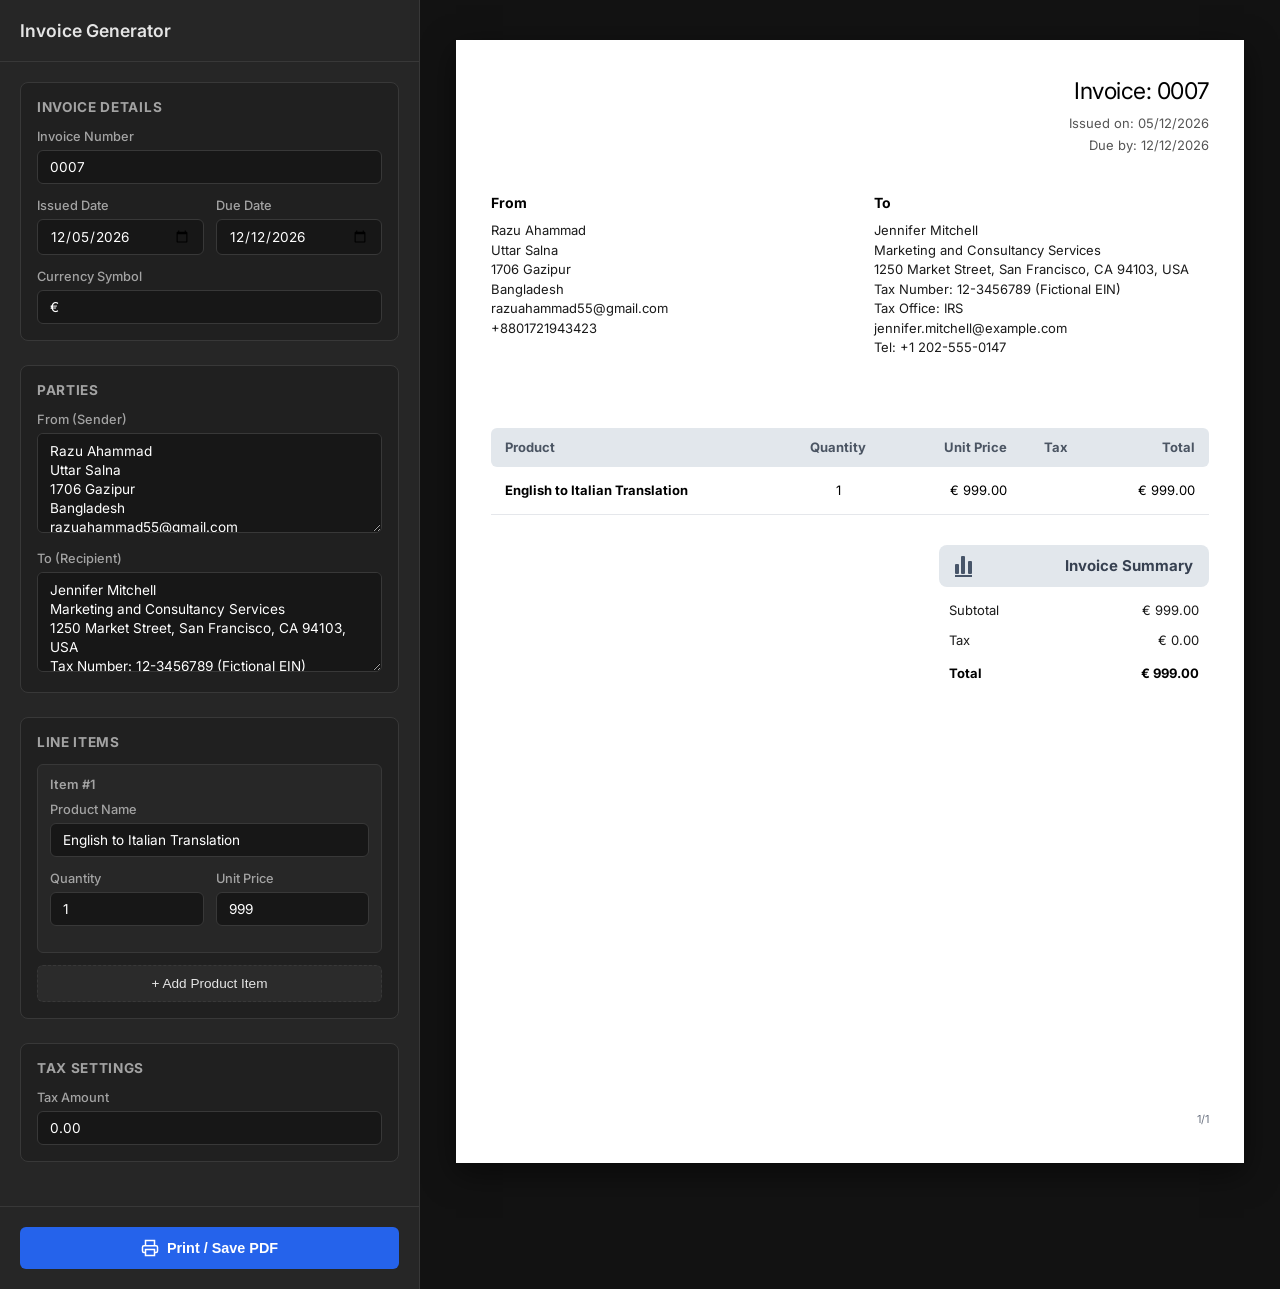
==== commit 725d378a: "Reduce font sizes and update invoice totals" ====
--- a/invoice/index.html
+++ b/invoice/index.html
@@ -238,7 +238,7 @@
             display: flex;
             flex-direction: column;
             justify-content: space-between;
-            font-size: 23px;
+            font-size: 13px;
             line-height: 1.45;
         }
 
@@ -253,7 +253,7 @@
         }
 
         .invoice-title {
-            font-size: 38px;
+            font-size: 23px;
             font-weight: 400;
             color: #000000;
             margin-bottom: 6px;
@@ -261,7 +261,7 @@
         }
 
         .invoice-meta {
-            font-size: 20px;
+            font-size: 13px;
             color: #555555;
         }
 
@@ -279,7 +279,7 @@
         }
 
         .party-block h4 {
-            font-size: 24px;
+            font-size: 14px;
             font-weight: 700;
             margin-bottom: 8px;
             color: #000000;
@@ -288,7 +288,7 @@
         .party-content {
             white-space: pre-line;
             color: #1a1a1a;
-            font-size: 20px;
+            font-size: 13px;
             line-height: 1.5;
         }
 
@@ -307,7 +307,7 @@
             font-weight: 700;
             text-align: left;
             padding: 10px 14px;
-            font-size: 20px;
+            font-size: 13px;
         }
 
         .products-table th:first-child {
@@ -331,7 +331,7 @@
         .products-table td {
             padding: 14px;
             border-bottom: 1px solid var(--border-light);
-            font-size: 20px;
+            font-size: 13px;
             color: #000000;
         }
 
@@ -347,7 +347,7 @@
         }
 
         .summary-box {
-            width: 380px;
+            width: 270px;
         }
 
         .summary-header {
@@ -359,7 +359,7 @@
             justify-content: space-between;
             gap: 12px;
             font-weight: 700;
-            font-size: 21px;
+            font-size: 15px;
             color: #374151;
         }
 
@@ -367,25 +367,25 @@
             display: flex;
             align-items: flex-end;
             gap: 2.5px;
-            height: 26px;
+            height: 22px;
             border-bottom: 2.5px solid #475569;
             padding-bottom: 1px;
         }
 
         .summary-header-icon .bar {
             background-color: #475569;
-            width: 5px;
+            width: 4px;
             border-radius: 1px;
         }
 
-        .summary-header-icon .bar-1 { height: 12px; }
-        .summary-header-icon .bar-2 { height: 21px; }
-        .summary-header-icon .bar-3 { height: 15px; }
+        .summary-header-icon .bar-1 { height: 10px; }
+        .summary-header-icon .bar-2 { height: 18px; }
+        .summary-header-icon .bar-3 { height: 13px; }
 
         .summary-header-text {
             flex: 1;
             text-align: right;
-            font-size: 21px;
+            font-size: 15px;
             font-weight: 700;
             color: #374151;
         }
@@ -398,7 +398,7 @@
 
         .summary-table td {
             padding: 6px 10px;
-            font-size: 20px;
+            font-size: 13px;
             color: #1a1a1a;
         }
 
@@ -416,7 +416,7 @@
         .pdf-footer {
             margin-top: auto;
             text-align: right;
-            font-size: 18px;
+            font-size: 11px;
             color: #6b7280;
             padding-top: 20px;
         }
@@ -601,7 +601,7 @@
                             <table class="summary-table">
                                 <tr>
                                     <td>Subtotal</td>
-                                    <td class="text-right" id="viewSubtotal">€ 200.00</td>
+                                    <td class="text-right" id="viewSubtotal">€ 999.00</td>
                                 </tr>
                                 <tr>
                                     <td>Tax</td>
@@ -609,7 +609,7 @@
                                 </tr>
                                 <tr class="total-row">
                                     <td>Total</td>
-                                    <td class="text-right" id="viewTotal">€ 200.00</td>
+                                    <td class="text-right" id="viewTotal">€ 999.00</td>
                                 </tr>
                             </table>
                         </div>
@@ -672,7 +672,7 @@
             }
         });
 
-        // Default Line Items (Replaced with English to Italian Translation = 999 or equivalent)
+        // Default Line Items
         let items = [
             { id: 1, title: 'English to Italian Translation', quantity: 1, price: 999.00 }
         ];
@@ -793,12 +793,9 @@
         function handlePrintInvoice() {
             window.print();
 
-            // Increment invoice number logic (+1)
             let currentVal = inputNumber.value.trim();
-            // Check if it's numeric
             if (!isNaN(currentVal) && currentVal !== '') {
                 let nextNum = parseInt(currentVal, 10) + 1;
-                // Preserve leading zeros (e.g. 0007 -> 0008)
                 let paddedNum = String(nextNum).padStart(currentVal.length, '0');
                 inputNumber.value = paddedNum;
                 viewNumber.textContent = paddedNum;
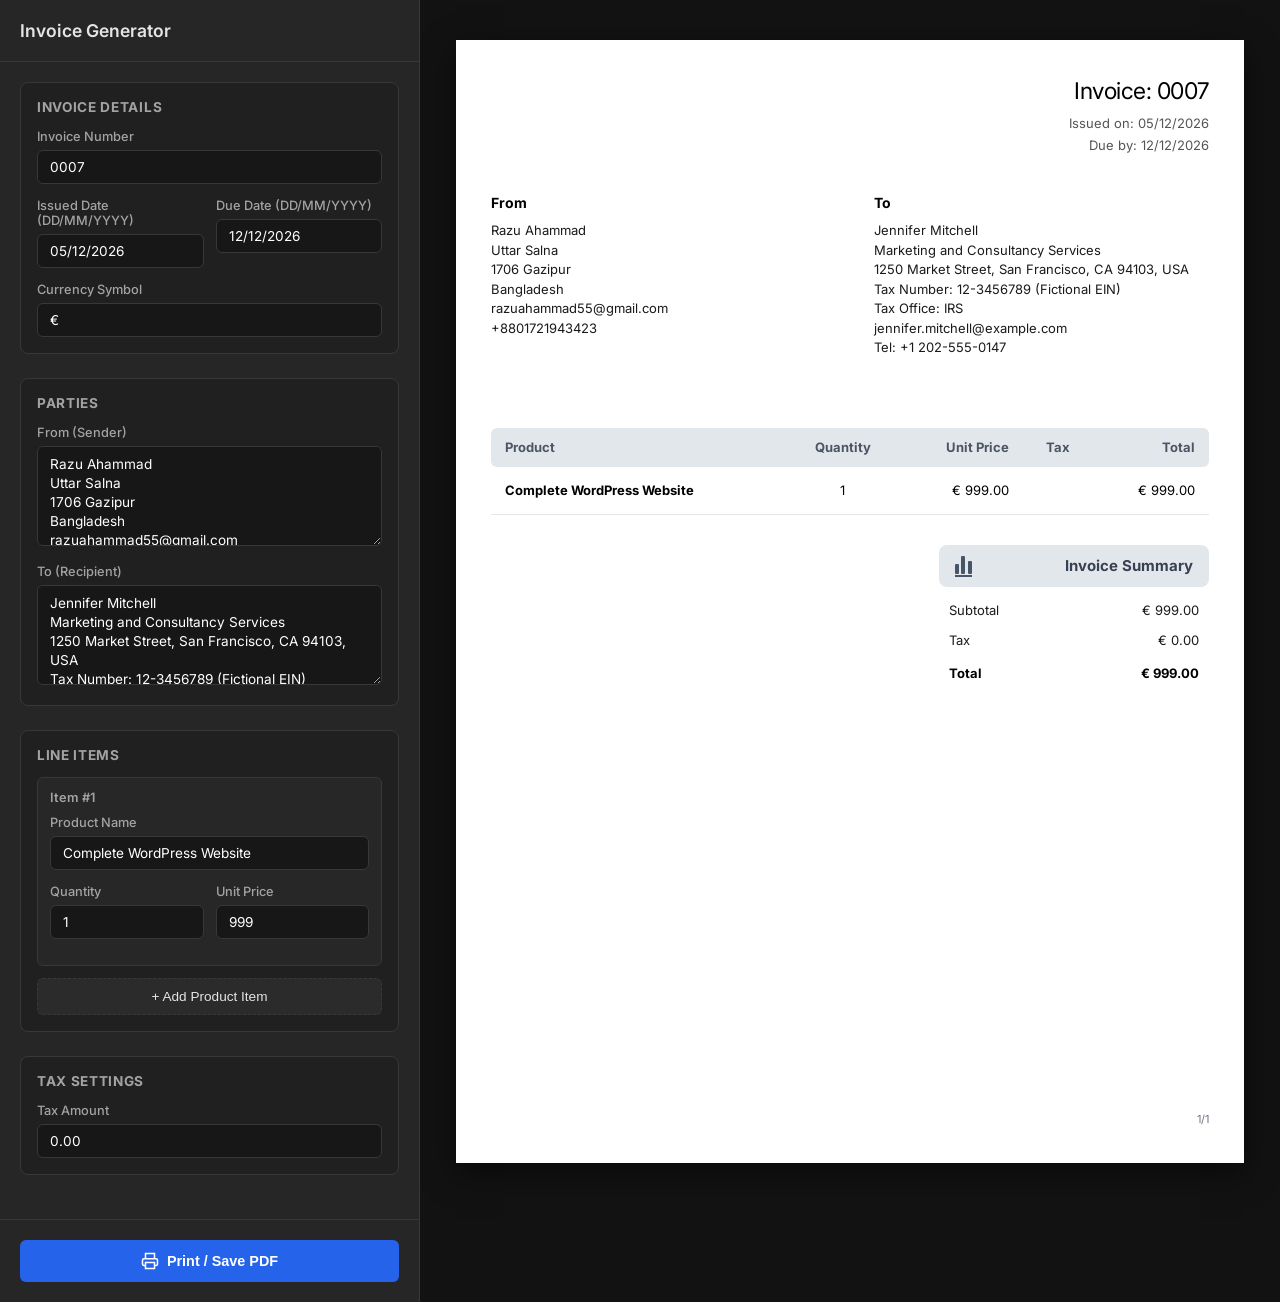
==== commit 38c242ed: "Update index.html" ====
--- a/invoice/index.html
+++ b/invoice/index.html
@@ -117,7 +117,6 @@
         }
 
         input[type="text"],
-        input[type="date"],
         input[type="number"],
         textarea {
             width: 100%;
@@ -479,12 +478,12 @@
                     </div>
                     <div class="form-row">
                         <div class="form-group">
-                            <label>Issued Date</label>
-                            <input type="date" id="inputIssued">
+                            <label>Issued Date (DD/MM/YYYY)</label>
+                            <input type="text" id="inputIssued" placeholder="DD/MM/YYYY">
                         </div>
                         <div class="form-group">
-                            <label>Due Date</label>
-                            <input type="date" id="inputDue">
+                            <label>Due Date (DD/MM/YYYY)</label>
+                            <input type="text" id="inputDue" placeholder="DD/MM/YYYY">
                         </div>
                     </div>
                     <div class="form-group">
@@ -633,15 +632,23 @@
             return `${day}/${month}/${year}`;
         }
 
-        // Helper to format date for input value (YYYY-MM-DD)
-        function formatInputValue(dateObj) {
-            const day = String(dateObj.getDate()).padStart(2, '0');
-            const month = String(dateObj.getMonth() + 1).padStart(2, '0');
-            const year = dateObj.getFullYear();
-            return `${year}-${month}-${day}`;
-        }
-
-        // Initialize Dates (Current Date & 7 days later)
+        // Persistent Invoice Number using localStorage
+        const STORAGE_KEY = 'razu_invoice_last_number';
+        let initialInvoiceNum = '0007';
+
+        if (localStorage.getItem(STORAGE_KEY)) {
+            initialInvoiceNum = localStorage.getItem(STORAGE_KEY);
+        } else {
+            localStorage.setItem(STORAGE_KEY, '0007');
+        }
+
+        const inputNumber = document.getElementById('inputNumber');
+        const viewNumber = document.getElementById('viewNumber');
+        
+        inputNumber.value = initialInvoiceNum;
+        viewNumber.textContent = initialInvoiceNum;
+
+        // Initialize Dates (Current Date & 7 days later in DD/MM/YYYY)
         const today = new Date();
         const nextWeek = new Date();
         nextWeek.setDate(today.getDate() + 7);
@@ -651,34 +658,30 @@
         const viewIssued = document.getElementById('viewIssued');
         const viewDue = document.getElementById('viewDue');
 
-        inputIssued.value = formatInputValue(today);
-        inputDue.value = formatInputValue(nextWeek);
-
-        viewIssued.textContent = formatDate(today);
-        viewDue.textContent = formatDate(nextWeek);
-
-        // Update view dates when inputs change manually
+        const formattedToday = formatDate(today);
+        const formattedNextWeek = formatDate(nextWeek);
+
+        inputIssued.value = formattedToday;
+        inputDue.value = formattedNextWeek;
+
+        viewIssued.textContent = formattedToday;
+        viewDue.textContent = formattedNextWeek;
+
+        // Update view dates when text inputs change manually
         inputIssued.addEventListener('input', e => {
-            if (e.target.value) {
-                const parts = e.target.value.split('-');
-                viewIssued.textContent = `${parts[2]}/${parts[1]}/${parts[0]}`;
-            }
+            viewIssued.textContent = e.target.value;
         });
 
         inputDue.addEventListener('input', e => {
-            if (e.target.value) {
-                const parts = e.target.value.split('-');
-                viewDue.textContent = `${parts[2]}/${parts[1]}/${parts[0]}`;
-            }
+            viewDue.textContent = e.target.value;
         });
 
-        // Default Line Items
+        // Default Line Items updated to "Complete WordPress Website" at 999.00
         let items = [
-            { id: 1, title: 'English to Italian Translation', quantity: 1, price: 999.00 }
+            { id: 1, title: 'Complete WordPress Website', quantity: 1, price: 999.00 }
         ];
 
         // Input References
-        const inputNumber = document.getElementById('inputNumber');
         const inputCurrency = document.getElementById('inputCurrency');
         const inputFrom = document.getElementById('inputFrom');
         const inputTo = document.getElementById('inputTo');
@@ -687,7 +690,6 @@
         const btnAddItem = document.getElementById('btnAddItem');
 
         // View References
-        const viewNumber = document.getElementById('viewNumber');
         const viewFrom = document.getElementById('viewFrom');
         const viewTo = document.getElementById('viewTo');
         const viewTableBody = document.getElementById('viewTableBody');
@@ -696,7 +698,11 @@
         const viewTotal = document.getElementById('viewTotal');
 
         // Bind Live Syncing
-        inputNumber.addEventListener('input', e => viewNumber.textContent = e.target.value);
+        inputNumber.addEventListener('input', e => {
+            viewNumber.textContent = e.target.value;
+            localStorage.setItem(STORAGE_KEY, e.target.value);
+        });
+
         inputFrom.addEventListener('input', e => viewFrom.textContent = e.target.value);
         inputTo.addEventListener('input', e => viewTo.textContent = e.target.value);
         
@@ -789,7 +795,7 @@
             viewTotal.textContent = `${currency} ${grandTotal.toFixed(2)}`;
         }
 
-        // Auto-increment invoice number on print / save click
+        // Auto-increment invoice number on print / save click & persist via localStorage
         function handlePrintInvoice() {
             window.print();
 
@@ -799,6 +805,7 @@
                 let paddedNum = String(nextNum).padStart(currentVal.length, '0');
                 inputNumber.value = paddedNum;
                 viewNumber.textContent = paddedNum;
+                localStorage.setItem(STORAGE_KEY, paddedNum);
             }
         }
 
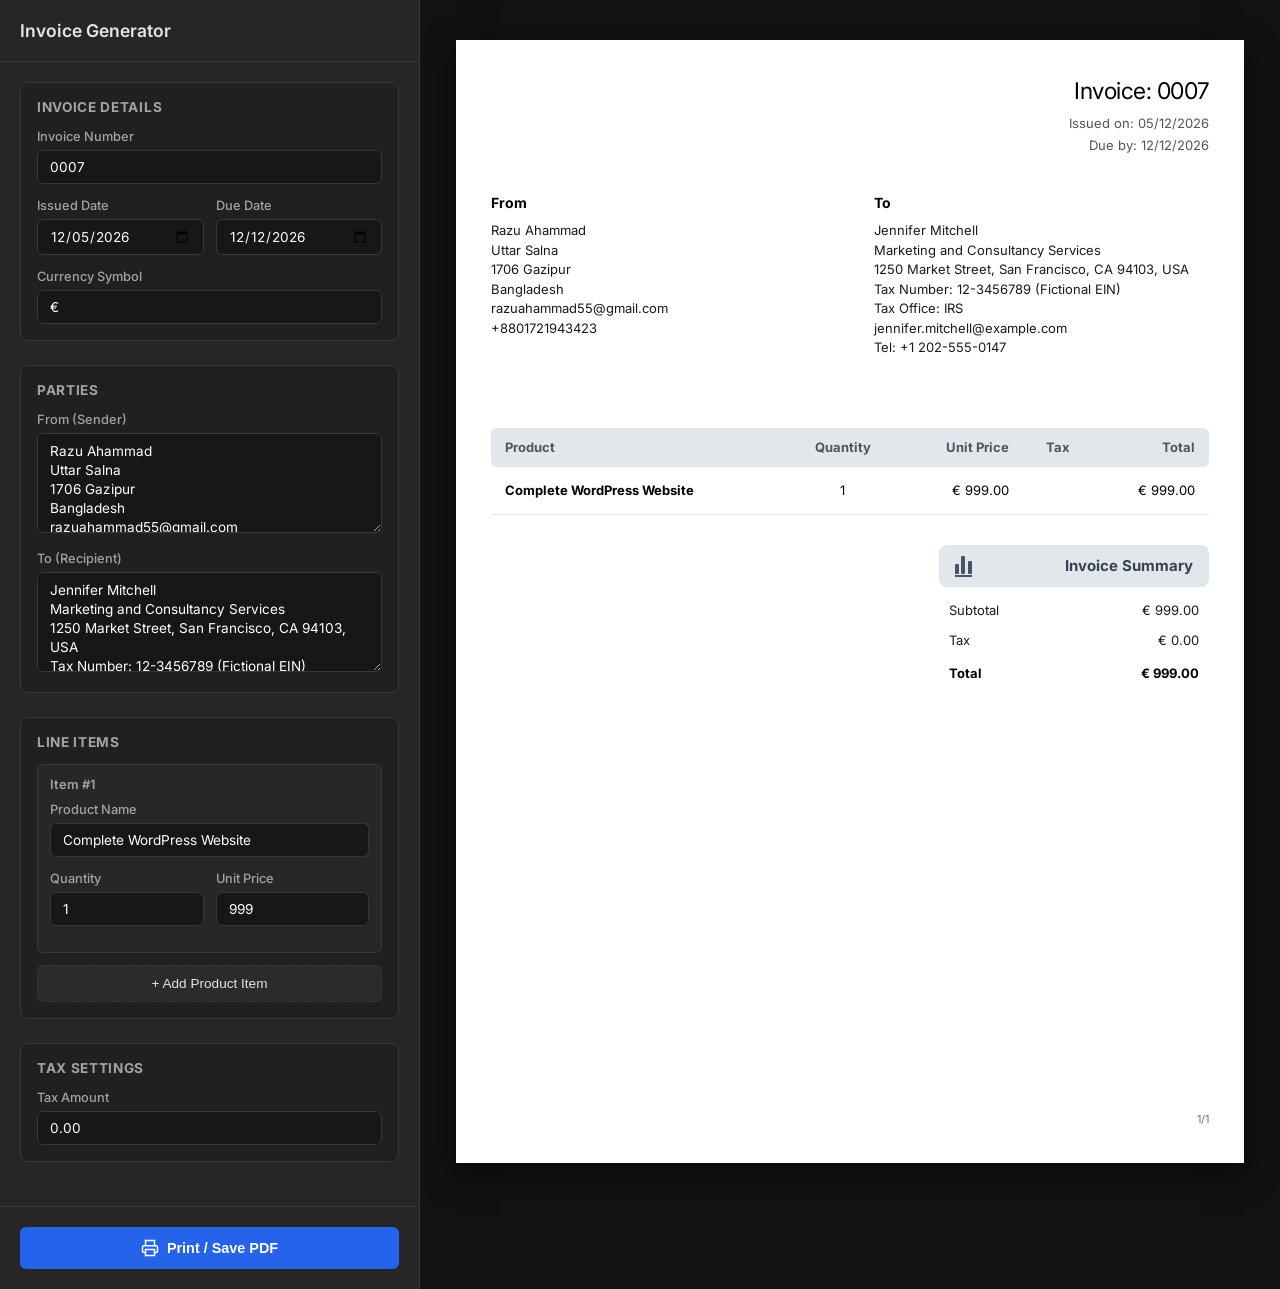
==== commit 307d371e: "Update index.html" ====
--- a/invoice/index.html
+++ b/invoice/index.html
@@ -117,6 +117,7 @@
         }
 
         input[type="text"],
+        input[type="date"],
         input[type="number"],
         textarea {
             width: 100%;
@@ -478,12 +479,12 @@
                     </div>
                     <div class="form-row">
                         <div class="form-group">
-                            <label>Issued Date (DD/MM/YYYY)</label>
-                            <input type="text" id="inputIssued" placeholder="DD/MM/YYYY">
+                            <label>Issued Date</label>
+                            <input type="date" id="inputIssued">
                         </div>
                         <div class="form-group">
-                            <label>Due Date (DD/MM/YYYY)</label>
-                            <input type="text" id="inputDue" placeholder="DD/MM/YYYY">
+                            <label>Due Date</label>
+                            <input type="date" id="inputDue">
                         </div>
                     </div>
                     <div class="form-group">
@@ -624,12 +625,32 @@
     </div>
 
     <script>
-        // Helper to format date as DD/MM/YYYY
-        function formatDate(dateObj) {
+        // Helper to format date object or YYYY-MM-DD string to DD/MM/YYYY
+        function formatToDDMMYYYY(dateInput) {
+            if (!dateInput) return '';
+            let dateObj;
+            if (typeof dateInput === 'string') {
+                const parts = dateInput.split('-');
+                if (parts.length === 3) {
+                    return `${parts[2]}/${parts[1]}/${parts[0]}`;
+                }
+                dateObj = new Date(dateInput);
+            } else {
+                dateObj = dateInput;
+            }
+            if (isNaN(dateObj.getTime())) return '';
             const day = String(dateObj.getDate()).padStart(2, '0');
             const month = String(dateObj.getMonth() + 1).padStart(2, '0');
             const year = dateObj.getFullYear();
             return `${day}/${month}/${year}`;
+        }
+
+        // Helper to format date for HTML date input value (YYYY-MM-DD)
+        function formatToInputValue(dateObj) {
+            const day = String(dateObj.getDate()).padStart(2, '0');
+            const month = String(dateObj.getMonth() + 1).padStart(2, '0');
+            const year = dateObj.getFullYear();
+            return `${year}-${month}-${day}`;
         }
 
         // Persistent Invoice Number using localStorage
@@ -648,7 +669,7 @@
         inputNumber.value = initialInvoiceNum;
         viewNumber.textContent = initialInvoiceNum;
 
-        // Initialize Dates (Current Date & 7 days later in DD/MM/YYYY)
+        // Initialize Dates (Current Date & 7 days later)
         const today = new Date();
         const nextWeek = new Date();
         nextWeek.setDate(today.getDate() + 7);
@@ -658,22 +679,23 @@
         const viewIssued = document.getElementById('viewIssued');
         const viewDue = document.getElementById('viewDue');
 
-        const formattedToday = formatDate(today);
-        const formattedNextWeek = formatDate(nextWeek);
-
-        inputIssued.value = formattedToday;
-        inputDue.value = formattedNextWeek;
-
-        viewIssued.textContent = formattedToday;
-        viewDue.textContent = formattedNextWeek;
-
-        // Update view dates when text inputs change manually
+        inputIssued.value = formatToInputValue(today);
+        inputDue.value = formatToInputValue(nextWeek);
+
+        viewIssued.textContent = formatToDDMMYYYY(today);
+        viewDue.textContent = formatToDDMMYYYY(nextWeek);
+
+        // Update view dates when native date pickers change
         inputIssued.addEventListener('input', e => {
-            viewIssued.textContent = e.target.value;
+            if (e.target.value) {
+                viewIssued.textContent = formatToDDMMYYYY(e.target.value);
+            }
         });
 
         inputDue.addEventListener('input', e => {
-            viewDue.textContent = e.target.value;
+            if (e.target.value) {
+                viewDue.textContent = formatToDDMMYYYY(e.target.value);
+            }
         });
 
         // Default Line Items updated to "Complete WordPress Website" at 999.00
